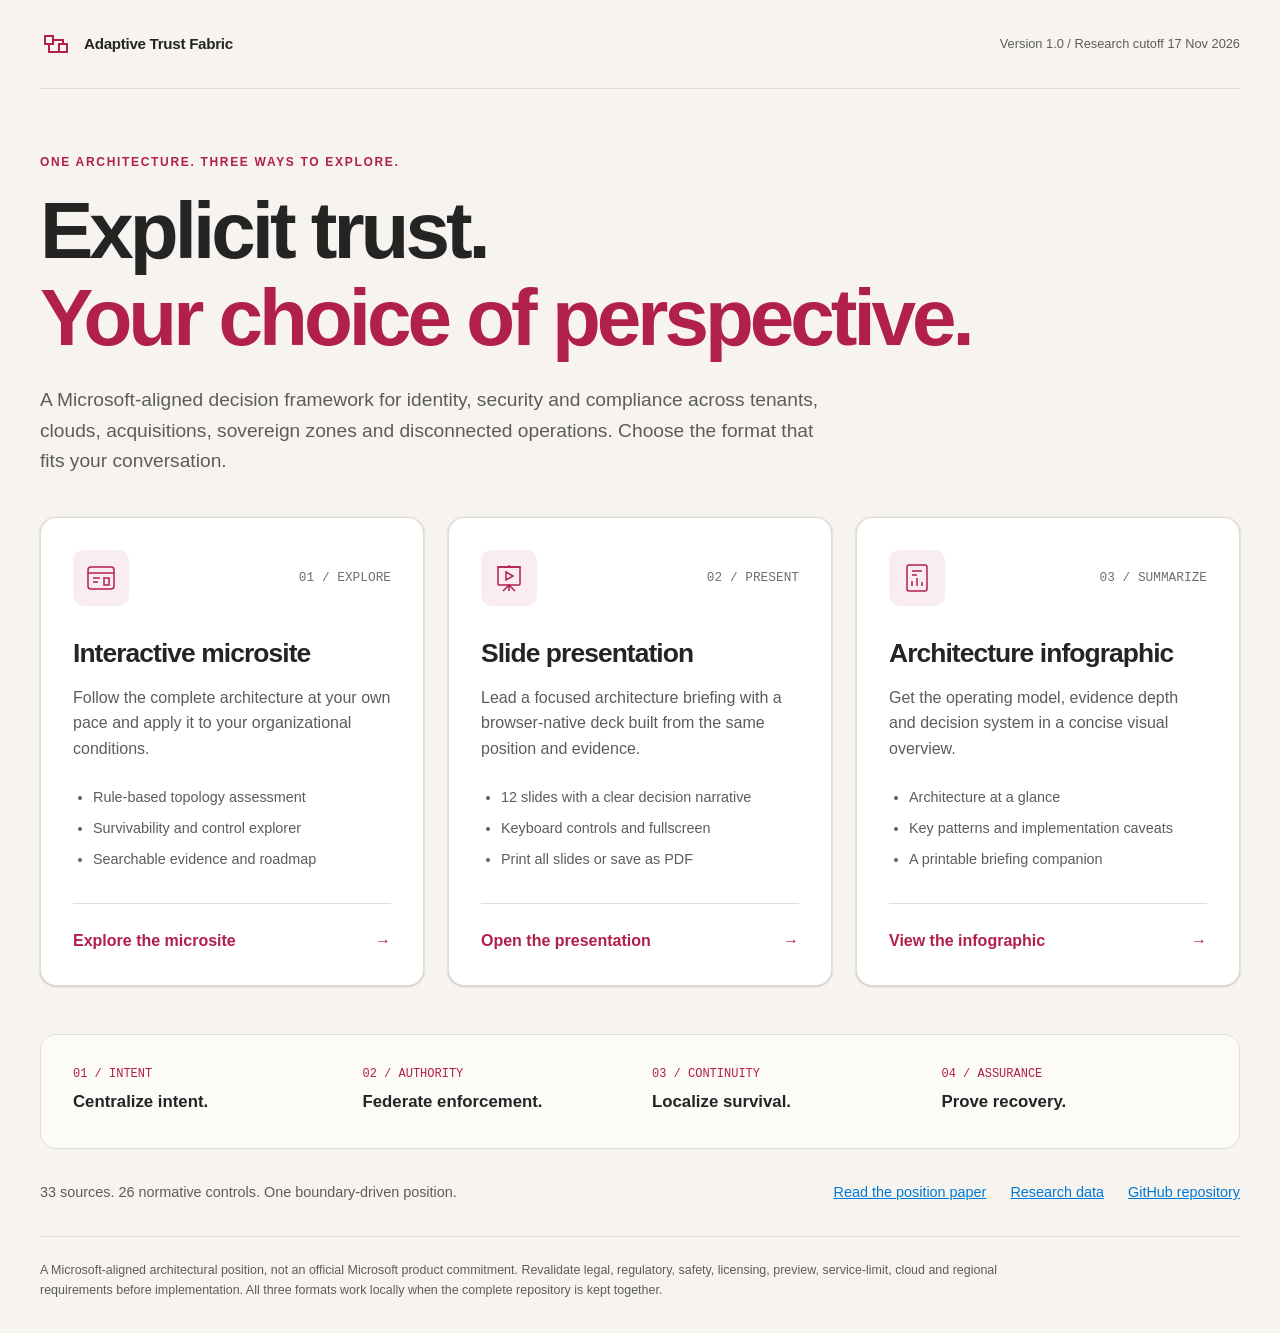
==== index.html @ 86e504ac "Publish Adaptive Trust Fabric on GitHub Pages Add a format-selection landing page, browser slide pre" ====
<!doctype html>
<html lang="en">
<head>
  <meta charset="utf-8">
  <meta name="viewport" content="width=device-width, initial-scale=1">
  <meta name="description" content="Explore Adaptive Trust Fabric as an interactive microsite, a slide presentation or an architecture infographic.">
  <title>Adaptive Trust Fabric | Choose your format</title>
  <script>
    (() => {
      const param = new URLSearchParams(window.location.search).get("clawpilotTheme");
      const theme =
        param || (window.matchMedia("(prefers-color-scheme: dark)").matches ? "dark" : "light");
      document.documentElement.setAttribute("data-theme", theme);
    })();
  </script>
  <style>
    :root {
      color-scheme: light;
      --cp-bg: #f7f4ef;
      --cp-bg-elevated: #fcfbf8;
      --cp-surface: #ffffff;
      --cp-surface-soft: #f5f5f5;
      --cp-border: #dedede;
      --cp-border-strong: #919191;
      --cp-text: #242424;
      --cp-text-muted: #5c5c5c;
      --cp-text-soft: #6f6f6f;
      --cp-accent: #b11f4b;
      --cp-accent-hover: #9a1a41;
      --cp-accent-soft: rgba(177, 31, 75, 0.08);
      --cp-accent-fg: #ffffff;
      --cp-success: #16a34a;
      --cp-danger: #dc2626;
      --cp-warning: #f59e0b;
      --cp-link: #0078d4;
      --cp-shadow: 0 18px 48px rgba(0, 0, 0, 0.12);
      --cp-overlay: rgba(255, 255, 255, 0.8);
      --cp-panel: rgba(255, 255, 255, 0.86);
      --cp-panel-strong: rgba(255, 255, 255, 0.96);
      --cp-sheen: rgba(255, 255, 255, 0.55);
      --cp-highlight: rgba(177, 31, 75, 0.12);
    }
    html[data-theme="dark"] {
      color-scheme: dark;
      --cp-bg: #3d3b3a;
      --cp-bg-elevated: #343231;
      --cp-surface: #292929;
      --cp-surface-soft: #2e2e2e;
      --cp-border: #474747;
      --cp-border-strong: #5f5f5f;
      --cp-text: #dedede;
      --cp-text-muted: #919191;
      --cp-text-soft: #b0b0b0;
      --cp-accent: #fd8ea1;
      --cp-accent-hover: #fb7b91;
      --cp-accent-soft: rgba(253, 142, 161, 0.14);
      --cp-accent-fg: #1a1a1a;
      --cp-success: #4ade80;
      --cp-danger: #f87171;
      --cp-warning: #fbbf24;
      --cp-link: #4da6ff;
      --cp-shadow: 0 18px 48px rgba(0, 0, 0, 0.32);
      --cp-overlay: rgba(41, 41, 41, 0.88);
      --cp-panel: rgba(41, 41, 41, 0.72);
      --cp-panel-strong: rgba(41, 41, 41, 0.96);
      --cp-sheen: rgba(255, 255, 255, 0.04);
      --cp-highlight: rgba(253, 142, 161, 0.12);
    }
    :root {
      --cp-card-shadow: 0 0 2px rgba(0, 0, 0, 0.12), 0 1px 2px rgba(0, 0, 0, 0.14);
    }
    * { box-sizing: border-box; }
    body { margin: 0; background: var(--cp-bg); color: var(--cp-text); font-family: "Segoe UI", Aptos, Calibri, -apple-system, BlinkMacSystemFont, sans-serif; line-height: 1.6; }
    a { color: var(--cp-link); }
    a:focus-visible { outline: 3px solid var(--cp-accent); outline-offset: 6px; }
    .shell { width: min(1200px, calc(100% - 64px)); margin-inline: auto; }
    .skip-link { position: absolute; top: -80px; left: 16px; padding: 12px 16px; background: var(--cp-surface); border: 1px solid var(--cp-accent); border-radius: .625rem; z-index: 1; }
    .skip-link:focus { top: 16px; }
    .site-header { padding-block: 28px; display: flex; justify-content: space-between; align-items: center; gap: 24px; border-bottom: 1px solid var(--cp-border); }
    .brand { display: flex; align-items: center; gap: 12px; font-size: .95rem; font-weight: 700; letter-spacing: -.02em; }
    .brand svg { color: var(--cp-accent); flex-shrink: 0; }
    .header-meta { color: var(--cp-text-muted); font-size: .8rem; }
    .hero { padding-block: 64px 40px; }
    .eyebrow { margin: 0 0 16px; color: var(--cp-accent); font-size: .75rem; font-weight: 700; letter-spacing: .14em; text-transform: uppercase; }
    h1 { max-width: 1000px; margin: 0; font-size: clamp(2.5rem, 6.5vw, 5rem); font-weight: 700; line-height: 1.08; letter-spacing: -.05em; text-wrap: balance; }
    h1 span { color: var(--cp-accent); }
    .intro { max-width: 780px; margin: 24px 0 0; color: var(--cp-text-muted); font-size: clamp(1rem, 1.8vw, 1.2rem); }
    .format-grid { display: grid; grid-template-columns: repeat(3, minmax(0, 1fr)); gap: 24px; padding-bottom: 48px; }
    .format-card { display: flex; flex-direction: column; padding: 32px; border: 1px solid var(--cp-border); border-radius: 16px; background: var(--cp-surface); color: var(--cp-text); box-shadow: var(--cp-card-shadow); text-decoration: none; transition: border-color .15s ease, transform .15s ease; }
    .format-card:hover { border-color: var(--cp-accent); transform: translateY(-4px); }
    .card-top { display: flex; align-items: center; justify-content: space-between; gap: 16px; margin-bottom: 32px; }
    .format-icon { display: grid; place-items: center; width: 56px; height: 56px; border-radius: .625rem; background: var(--cp-accent-soft); color: var(--cp-accent); }
    .format-number { font-family: Consolas, "Courier New", Courier, monospace; color: var(--cp-text-soft); font-size: .8rem; }
    .format-card h2 { margin: 0 0 16px; font-size: 1.65rem; line-height: 1.16; letter-spacing: -.035em; }
    .format-card p { margin: 0; color: var(--cp-text-muted); }
    .format-card ul { margin: 24px 0 32px; padding-left: 20px; color: var(--cp-text-muted); font-size: .9rem; }
    .format-card li + li { margin-top: 8px; }
    .card-action { display: flex; align-items: center; justify-content: space-between; gap: 16px; margin-top: auto; padding-top: 24px; border-top: 1px solid var(--cp-border); color: var(--cp-accent); font-weight: 700; }
    .principles { display: grid; grid-template-columns: repeat(4, minmax(0, 1fr)); gap: 24px; padding: 32px; border: 1px solid var(--cp-border); border-radius: 16px; background: var(--cp-bg-elevated); }
    .principles p { margin: 0; font-size: 1.05rem; font-weight: 650; }
    .principles span { display: block; margin-bottom: 8px; color: var(--cp-accent); font: .75rem Consolas, "Courier New", Courier, monospace; }
    .supporting { display: flex; align-items: center; justify-content: space-between; gap: 24px; padding-block: 32px; }
    .supporting p { margin: 0; color: var(--cp-text-muted); font-size: .9rem; }
    .supporting-links { display: flex; flex-wrap: wrap; gap: 12px 24px; font-size: .9rem; }
    .site-footer { padding-block: 24px 32px; border-top: 1px solid var(--cp-border); color: var(--cp-text-muted); font-size: .78rem; }
    .site-footer p { max-width: 1000px; margin: 0; }
    @media (max-width: 1000px) {
      .format-grid { gap: 16px; }
      .format-card { padding: 24px; }
      .format-card h2 { font-size: 1.4rem; }
    }
    @media (max-width: 760px) {
      .shell { width: calc(100% - 32px); }
      .site-header { flex-wrap: wrap; gap: 12px; padding-block: 20px; }
      .hero { padding-block: 40px 32px; }
      .format-grid { grid-template-columns: 1fr; gap: 20px; padding-bottom: 32px; }
      .card-top { margin-bottom: 24px; }
      .format-card h2 { font-size: 1.65rem; }
      .principles { grid-template-columns: repeat(2, minmax(0, 1fr)); padding: 24px; }
      .supporting { align-items: flex-start; flex-direction: column; }
    }
    @media (prefers-reduced-motion: reduce) {
      .format-card { transition: none; }
      .format-card:hover { transform: none; }
    }
  </style>
</head>
<body>
  <a class="skip-link" href="#formats">Skip to viewing options</a>
  <header class="site-header shell">
    <div class="brand">
      <svg width="32" height="32" viewBox="0 0 32 32" fill="none" stroke="currentColor" stroke-width="2" aria-hidden="true">
        <path d="M5 8h8v8H5zM19 16h8v8h-8zM13 12h10v4M9 16v8h10"/>
      </svg>
      Adaptive Trust Fabric
    </div>
    <span class="header-meta">Version 1.0 / Research cutoff 17 Nov 2026</span>
  </header>

  <main class="shell">
    <section class="hero" aria-labelledby="page-title">
      <p class="eyebrow">One architecture. Three ways to explore.</p>
      <h1 id="page-title">Explicit trust.<br><span>Your choice of perspective.</span></h1>
      <p class="intro">A Microsoft-aligned decision framework for identity, security and compliance across tenants, clouds, acquisitions, sovereign zones and disconnected operations. Choose the format that fits your conversation.</p>
    </section>

    <section class="format-grid" id="formats" aria-label="Choose a viewing format">
      <a class="format-card" href="adaptive-trust-fabric-microsite/index.html" aria-labelledby="microsite-title">
        <div class="card-top">
          <span class="format-icon">
            <svg width="32" height="32" viewBox="0 0 32 32" fill="none" stroke="currentColor" stroke-width="1.5" aria-hidden="true">
              <rect x="3" y="5" width="26" height="22" rx="3"/><path d="M3 11h26M9 8h.1M6 8h.1M8 16h7M8 20h5M19 16h5v7h-5z"/>
            </svg>
          </span>
          <span class="format-number">01 / EXPLORE</span>
        </div>
        <h2 id="microsite-title">Interactive microsite</h2>
        <p>Follow the complete architecture at your own pace and apply it to your organizational conditions.</p>
        <ul>
          <li>Rule-based topology assessment</li>
          <li>Survivability and control explorer</li>
          <li>Searchable evidence and roadmap</li>
        </ul>
        <span class="card-action">Explore the microsite <span aria-hidden="true">&rarr;</span></span>
      </a>

      <a class="format-card" href="adaptive-trust-fabric-microsite/presentation.html" aria-labelledby="presentation-title">
        <div class="card-top">
          <span class="format-icon">
            <svg width="32" height="32" viewBox="0 0 32 32" fill="none" stroke="currentColor" stroke-width="1.5" aria-hidden="true">
              <path d="M4 5h24M16 3v2M16 23v6M10 29l6-6 6 6"/><rect x="5" y="5" width="22" height="18" rx="1"/><path d="m13 10 7 4-7 4z"/>
            </svg>
          </span>
          <span class="format-number">02 / PRESENT</span>
        </div>
        <h2 id="presentation-title">Slide presentation</h2>
        <p>Lead a focused architecture briefing with a browser-native deck built from the same position and evidence.</p>
        <ul>
          <li>12 slides with a clear decision narrative</li>
          <li>Keyboard controls and fullscreen</li>
          <li>Print all slides or save as PDF</li>
        </ul>
        <span class="card-action">Open the presentation <span aria-hidden="true">&rarr;</span></span>
      </a>

      <a class="format-card" href="adaptive-trust-fabric-infographic.html" aria-labelledby="infographic-title">
        <div class="card-top">
          <span class="format-icon">
            <svg width="32" height="32" viewBox="0 0 32 32" fill="none" stroke="currentColor" stroke-width="1.5" aria-hidden="true">
              <rect x="6" y="3" width="20" height="26" rx="2"/><path d="M11 9h10M11 13h5M11 24v-5M16 24v-8M21 24v-4"/>
            </svg>
          </span>
          <span class="format-number">03 / SUMMARIZE</span>
        </div>
        <h2 id="infographic-title">Architecture infographic</h2>
        <p>Get the operating model, evidence depth and decision system in a concise visual overview.</p>
        <ul>
          <li>Architecture at a glance</li>
          <li>Key patterns and implementation caveats</li>
          <li>A printable briefing companion</li>
        </ul>
        <span class="card-action">View the infographic <span aria-hidden="true">&rarr;</span></span>
      </a>
    </section>

    <section class="principles" aria-label="Governing principles">
      <p><span>01 / INTENT</span>Centralize intent.</p>
      <p><span>02 / AUTHORITY</span>Federate enforcement.</p>
      <p><span>03 / CONTINUITY</span>Localize survival.</p>
      <p><span>04 / ASSURANCE</span>Prove recovery.</p>
    </section>

    <section class="supporting" aria-label="Supporting material">
      <p>33 sources. 26 normative controls. One boundary-driven position.</p>
      <div class="supporting-links">
        <a href="position-paper/Adaptive-Trust-Fabric-Position-Paper.pdf">Read the position paper</a>
        <a href="adaptive-trust-fabric-microsite/data/research.json">Research data</a>
        <a href="https://github.com/chadhage/adaptive-trust-fabric">GitHub repository</a>
      </div>
    </section>
  </main>

  <footer class="site-footer shell">
    <p>A Microsoft-aligned architectural position, not an official Microsoft product commitment. Revalidate legal, regulatory, safety, licensing, preview, service-limit, cloud and regional requirements before implementation. All three formats work locally when the complete repository is kept together.</p>
  </footer>
</body>
</html>
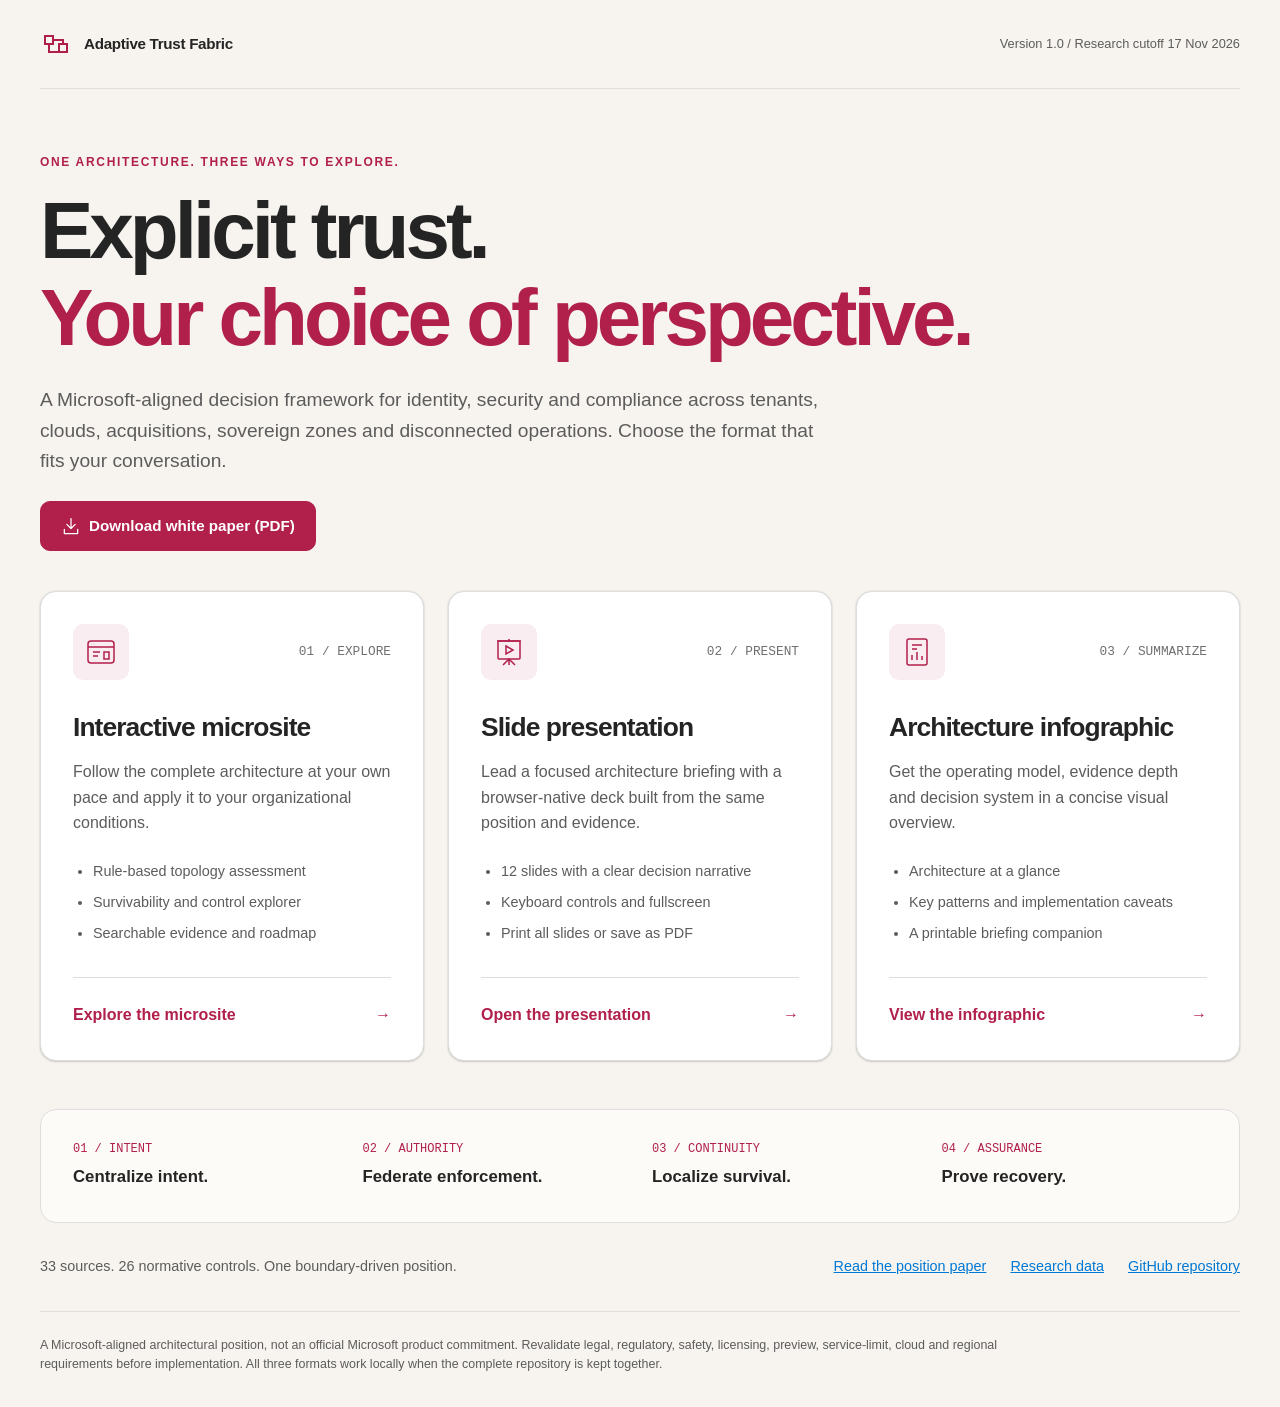
==== commit 2af4d9bb: "Add white paper download to landing page Co-authored-by: Copilot <223556219+Copilot@users.noreply.gi" ====
--- a/index.html
+++ b/index.html
@@ -85,6 +85,9 @@
     h1 { max-width: 1000px; margin: 0; font-size: clamp(2.5rem, 6.5vw, 5rem); font-weight: 700; line-height: 1.08; letter-spacing: -.05em; text-wrap: balance; }
     h1 span { color: var(--cp-accent); }
     .intro { max-width: 780px; margin: 24px 0 0; color: var(--cp-text-muted); font-size: clamp(1rem, 1.8vw, 1.2rem); }
+    .download-button { display: inline-flex; align-items: center; gap: 8px; max-width: 100%; min-height: 48px; margin-top: 24px; padding: 12px 20px; border: 1px solid var(--cp-accent); border-radius: .625rem; background: var(--cp-accent); color: var(--cp-accent-fg); font-size: .95rem; font-weight: 700; text-decoration: none; }
+    .download-button:hover { border-color: var(--cp-accent-hover); background: var(--cp-accent-hover); }
+    .download-button svg { flex-shrink: 0; }
     .format-grid { display: grid; grid-template-columns: repeat(3, minmax(0, 1fr)); gap: 24px; padding-bottom: 48px; }
     .format-card { display: flex; flex-direction: column; padding: 32px; border: 1px solid var(--cp-border); border-radius: 16px; background: var(--cp-surface); color: var(--cp-text); box-shadow: var(--cp-card-shadow); text-decoration: none; transition: border-color .15s ease, transform .15s ease; }
     .format-card:hover { border-color: var(--cp-accent); transform: translateY(-4px); }
@@ -142,6 +145,12 @@
       <p class="eyebrow">One architecture. Three ways to explore.</p>
       <h1 id="page-title">Explicit trust.<br><span>Your choice of perspective.</span></h1>
       <p class="intro">A Microsoft-aligned decision framework for identity, security and compliance across tenants, clouds, acquisitions, sovereign zones and disconnected operations. Choose the format that fits your conversation.</p>
+      <a class="download-button" href="position-paper/Adaptive-Trust-Fabric-Position-Paper.pdf" download="Adaptive-Trust-Fabric-Position-Paper.pdf">
+        <svg width="20" height="20" viewBox="0 0 24 24" fill="none" stroke="currentColor" stroke-width="1.5" stroke-linecap="round" stroke-linejoin="round" aria-hidden="true">
+          <path d="M12 3v12m-5-5 5 5 5-5M4 16v5h16v-5"/>
+        </svg>
+        Download white paper (PDF)
+      </a>
     </section>
 
     <section class="format-grid" id="formats" aria-label="Choose a viewing format">
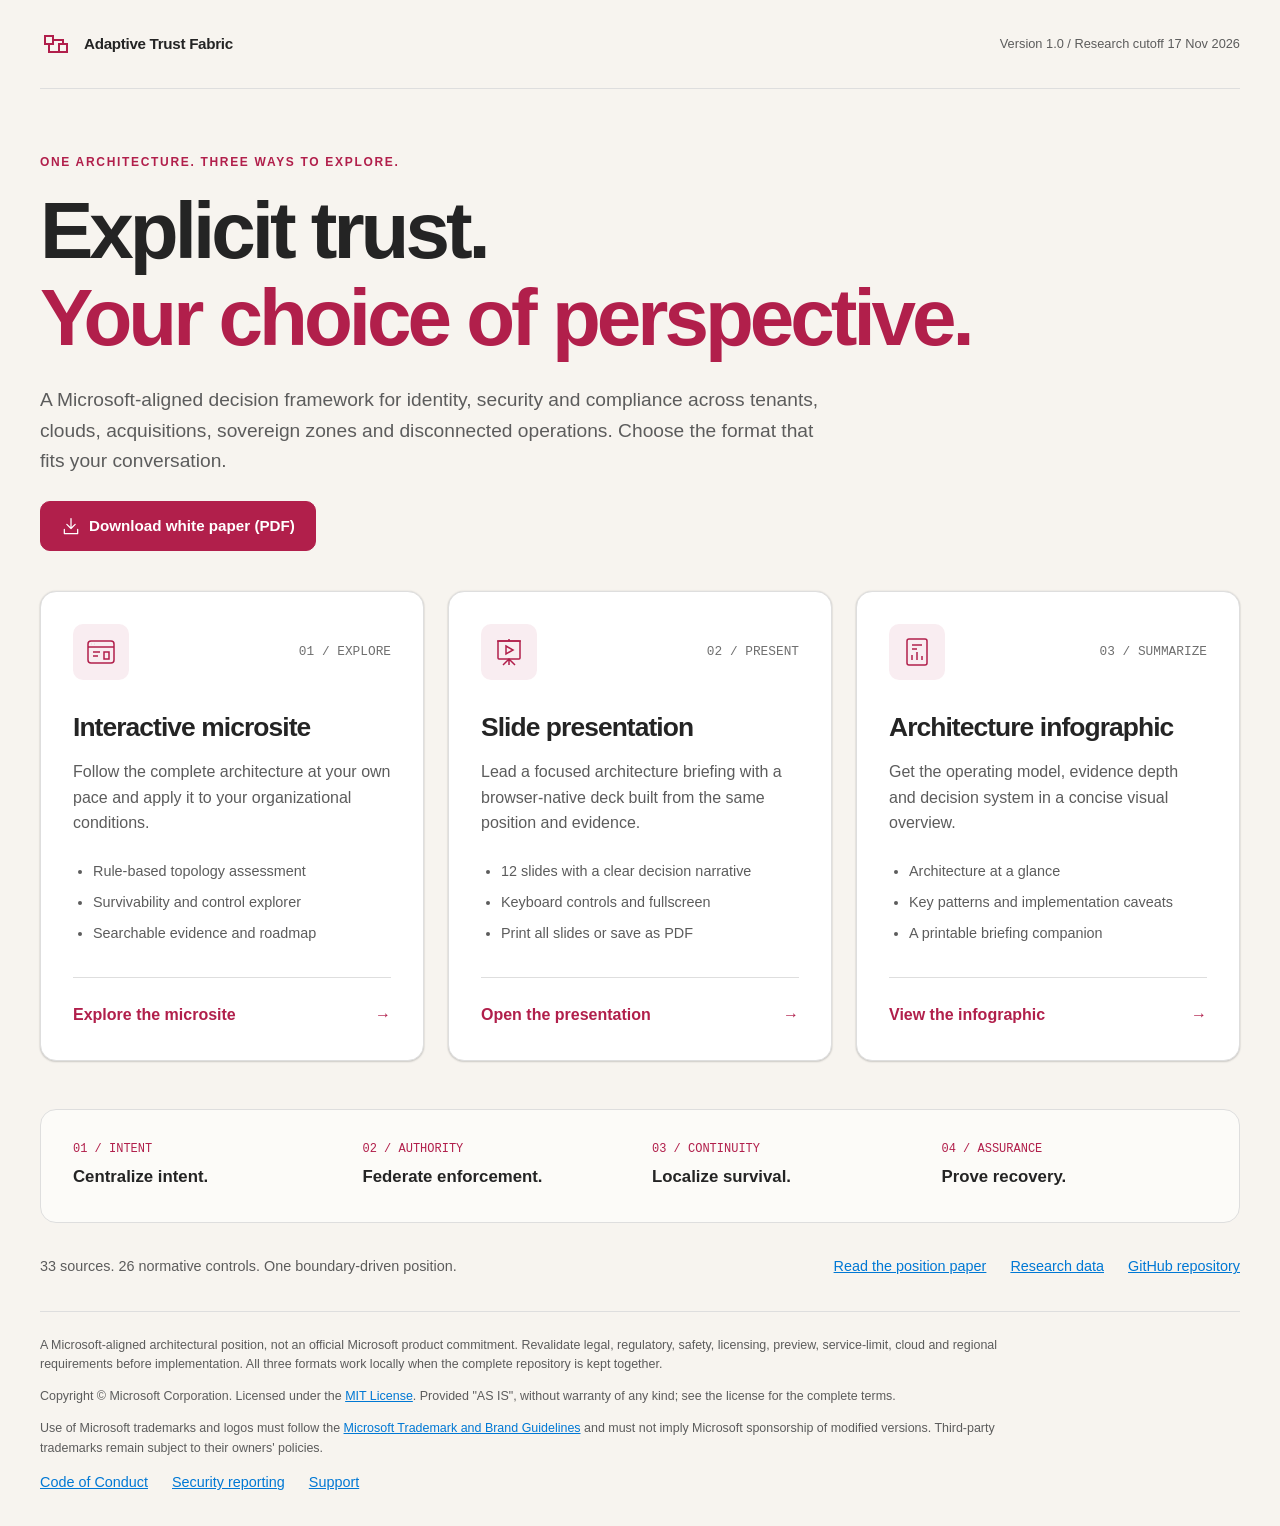
==== commit 4da68447: "Add Microsoft open-source license and notices Add the MIT license, Microsoft Code of Conduct and sec" ====
--- a/index.html
+++ b/index.html
@@ -107,6 +107,7 @@
     .supporting-links { display: flex; flex-wrap: wrap; gap: 12px 24px; font-size: .9rem; }
     .site-footer { padding-block: 24px 32px; border-top: 1px solid var(--cp-border); color: var(--cp-text-muted); font-size: .78rem; }
     .site-footer p { max-width: 1000px; margin: 0; }
+    .site-footer p + p { margin-top: 12px; }
     @media (max-width: 1000px) {
       .format-grid { gap: 16px; }
       .format-card { padding: 24px; }
@@ -231,6 +232,13 @@
 
   <footer class="site-footer shell">
     <p>A Microsoft-aligned architectural position, not an official Microsoft product commitment. Revalidate legal, regulatory, safety, licensing, preview, service-limit, cloud and regional requirements before implementation. All three formats work locally when the complete repository is kept together.</p>
+    <p>Copyright &copy; Microsoft Corporation. Licensed under the <a href="LICENSE">MIT License</a>. Provided "AS IS", without warranty of any kind; see the license for the complete terms.</p>
+    <p>Use of Microsoft trademarks and logos must follow the <a href="https://www.microsoft.com/en-us/legal/intellectualproperty/trademarks">Microsoft Trademark and Brand Guidelines</a> and must not imply Microsoft sponsorship of modified versions. Third-party trademarks remain subject to their owners' policies.</p>
+    <p class="supporting-links">
+      <a href="https://github.com/chadhage/adaptive-trust-fabric/blob/main/CODE_OF_CONDUCT.md">Code of Conduct</a>
+      <a href="https://github.com/chadhage/adaptive-trust-fabric/blob/main/SECURITY.md">Security reporting</a>
+      <a href="https://github.com/chadhage/adaptive-trust-fabric/blob/main/SUPPORT.md">Support</a>
+    </p>
   </footer>
 </body>
 </html>
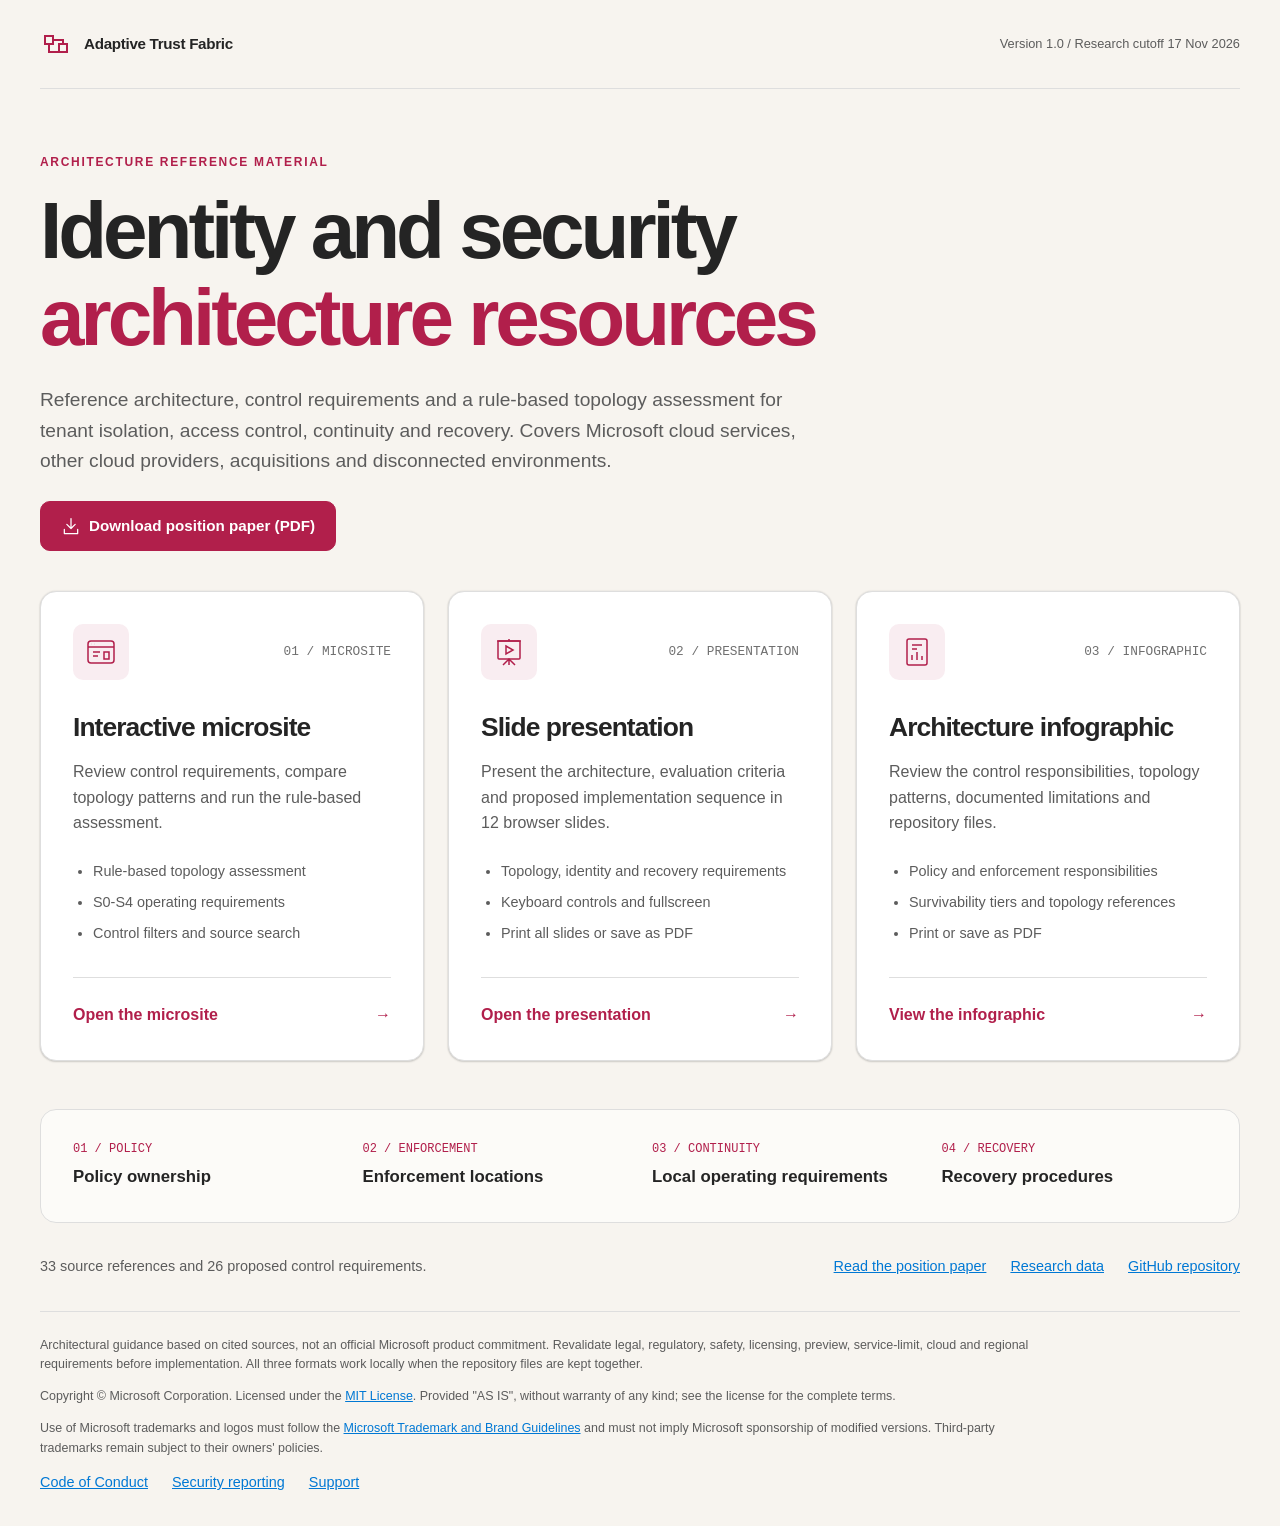
==== commit d0807d30: "Revise repository content to use engineering terminology Replace promotional wording and unsupported" ====
--- a/index.html
+++ b/index.html
@@ -3,7 +3,7 @@
 <head>
   <meta charset="utf-8">
   <meta name="viewport" content="width=device-width, initial-scale=1">
-  <meta name="description" content="Explore Adaptive Trust Fabric as an interactive microsite, a slide presentation or an architecture infographic.">
+  <meta name="description" content="Reference architecture, requirements and topology assessment for enterprise identity, security and recovery. Available as a microsite, presentation, infographic and PDF.">
   <title>Adaptive Trust Fabric | Choose your format</title>
   <script>
     (() => {
@@ -143,14 +143,14 @@
 
   <main class="shell">
     <section class="hero" aria-labelledby="page-title">
-      <p class="eyebrow">One architecture. Three ways to explore.</p>
-      <h1 id="page-title">Explicit trust.<br><span>Your choice of perspective.</span></h1>
-      <p class="intro">A Microsoft-aligned decision framework for identity, security and compliance across tenants, clouds, acquisitions, sovereign zones and disconnected operations. Choose the format that fits your conversation.</p>
+      <p class="eyebrow">Architecture reference material</p>
+      <h1 id="page-title">Identity and security<br><span>architecture resources</span></h1>
+      <p class="intro">Reference architecture, control requirements and a rule-based topology assessment for tenant isolation, access control, continuity and recovery. Covers Microsoft cloud services, other cloud providers, acquisitions and disconnected environments.</p>
       <a class="download-button" href="position-paper/Adaptive-Trust-Fabric-Position-Paper.pdf" download="Adaptive-Trust-Fabric-Position-Paper.pdf">
         <svg width="20" height="20" viewBox="0 0 24 24" fill="none" stroke="currentColor" stroke-width="1.5" stroke-linecap="round" stroke-linejoin="round" aria-hidden="true">
           <path d="M12 3v12m-5-5 5 5 5-5M4 16v5h16v-5"/>
         </svg>
-        Download white paper (PDF)
+        Download position paper (PDF)
       </a>
     </section>
 
@@ -162,16 +162,16 @@
               <rect x="3" y="5" width="26" height="22" rx="3"/><path d="M3 11h26M9 8h.1M6 8h.1M8 16h7M8 20h5M19 16h5v7h-5z"/>
             </svg>
           </span>
-          <span class="format-number">01 / EXPLORE</span>
+          <span class="format-number">01 / MICROSITE</span>
         </div>
         <h2 id="microsite-title">Interactive microsite</h2>
-        <p>Follow the complete architecture at your own pace and apply it to your organizational conditions.</p>
+        <p>Review control requirements, compare topology patterns and run the rule-based assessment.</p>
         <ul>
           <li>Rule-based topology assessment</li>
-          <li>Survivability and control explorer</li>
-          <li>Searchable evidence and roadmap</li>
+          <li>S0-S4 operating requirements</li>
+          <li>Control filters and source search</li>
         </ul>
-        <span class="card-action">Explore the microsite <span aria-hidden="true">&rarr;</span></span>
+        <span class="card-action">Open the microsite <span aria-hidden="true">&rarr;</span></span>
       </a>
 
       <a class="format-card" href="adaptive-trust-fabric-microsite/presentation.html" aria-labelledby="presentation-title">
@@ -181,12 +181,12 @@
               <path d="M4 5h24M16 3v2M16 23v6M10 29l6-6 6 6"/><rect x="5" y="5" width="22" height="18" rx="1"/><path d="m13 10 7 4-7 4z"/>
             </svg>
           </span>
-          <span class="format-number">02 / PRESENT</span>
+          <span class="format-number">02 / PRESENTATION</span>
         </div>
         <h2 id="presentation-title">Slide presentation</h2>
-        <p>Lead a focused architecture briefing with a browser-native deck built from the same position and evidence.</p>
+        <p>Present the architecture, evaluation criteria and proposed implementation sequence in 12 browser slides.</p>
         <ul>
-          <li>12 slides with a clear decision narrative</li>
+          <li>Topology, identity and recovery requirements</li>
           <li>Keyboard controls and fullscreen</li>
           <li>Print all slides or save as PDF</li>
         </ul>
@@ -200,28 +200,28 @@
               <rect x="6" y="3" width="20" height="26" rx="2"/><path d="M11 9h10M11 13h5M11 24v-5M16 24v-8M21 24v-4"/>
             </svg>
           </span>
-          <span class="format-number">03 / SUMMARIZE</span>
+          <span class="format-number">03 / INFOGRAPHIC</span>
         </div>
         <h2 id="infographic-title">Architecture infographic</h2>
-        <p>Get the operating model, evidence depth and decision system in a concise visual overview.</p>
+        <p>Review the control responsibilities, topology patterns, documented limitations and repository files.</p>
         <ul>
-          <li>Architecture at a glance</li>
-          <li>Key patterns and implementation caveats</li>
-          <li>A printable briefing companion</li>
+          <li>Policy and enforcement responsibilities</li>
+          <li>Survivability tiers and topology references</li>
+          <li>Print or save as PDF</li>
         </ul>
         <span class="card-action">View the infographic <span aria-hidden="true">&rarr;</span></span>
       </a>
     </section>
 
-    <section class="principles" aria-label="Governing principles">
-      <p><span>01 / INTENT</span>Centralize intent.</p>
-      <p><span>02 / AUTHORITY</span>Federate enforcement.</p>
-      <p><span>03 / CONTINUITY</span>Localize survival.</p>
-      <p><span>04 / ASSURANCE</span>Prove recovery.</p>
+    <section class="principles" aria-label="Architecture concerns">
+      <p><span>01 / POLICY</span>Policy ownership</p>
+      <p><span>02 / ENFORCEMENT</span>Enforcement locations</p>
+      <p><span>03 / CONTINUITY</span>Local operating requirements</p>
+      <p><span>04 / RECOVERY</span>Recovery procedures</p>
     </section>
 
     <section class="supporting" aria-label="Supporting material">
-      <p>33 sources. 26 normative controls. One boundary-driven position.</p>
+      <p>33 source references and 26 proposed control requirements.</p>
       <div class="supporting-links">
         <a href="position-paper/Adaptive-Trust-Fabric-Position-Paper.pdf">Read the position paper</a>
         <a href="adaptive-trust-fabric-microsite/data/research.json">Research data</a>
@@ -231,7 +231,7 @@
   </main>
 
   <footer class="site-footer shell">
-    <p>A Microsoft-aligned architectural position, not an official Microsoft product commitment. Revalidate legal, regulatory, safety, licensing, preview, service-limit, cloud and regional requirements before implementation. All three formats work locally when the complete repository is kept together.</p>
+    <p>Architectural guidance based on cited sources, not an official Microsoft product commitment. Revalidate legal, regulatory, safety, licensing, preview, service-limit, cloud and regional requirements before implementation. All three formats work locally when the repository files are kept together.</p>
     <p>Copyright &copy; Microsoft Corporation. Licensed under the <a href="LICENSE">MIT License</a>. Provided "AS IS", without warranty of any kind; see the license for the complete terms.</p>
     <p>Use of Microsoft trademarks and logos must follow the <a href="https://www.microsoft.com/en-us/legal/intellectualproperty/trademarks">Microsoft Trademark and Brand Guidelines</a> and must not imply Microsoft sponsorship of modified versions. Third-party trademarks remain subject to their owners' policies.</p>
     <p class="supporting-links">
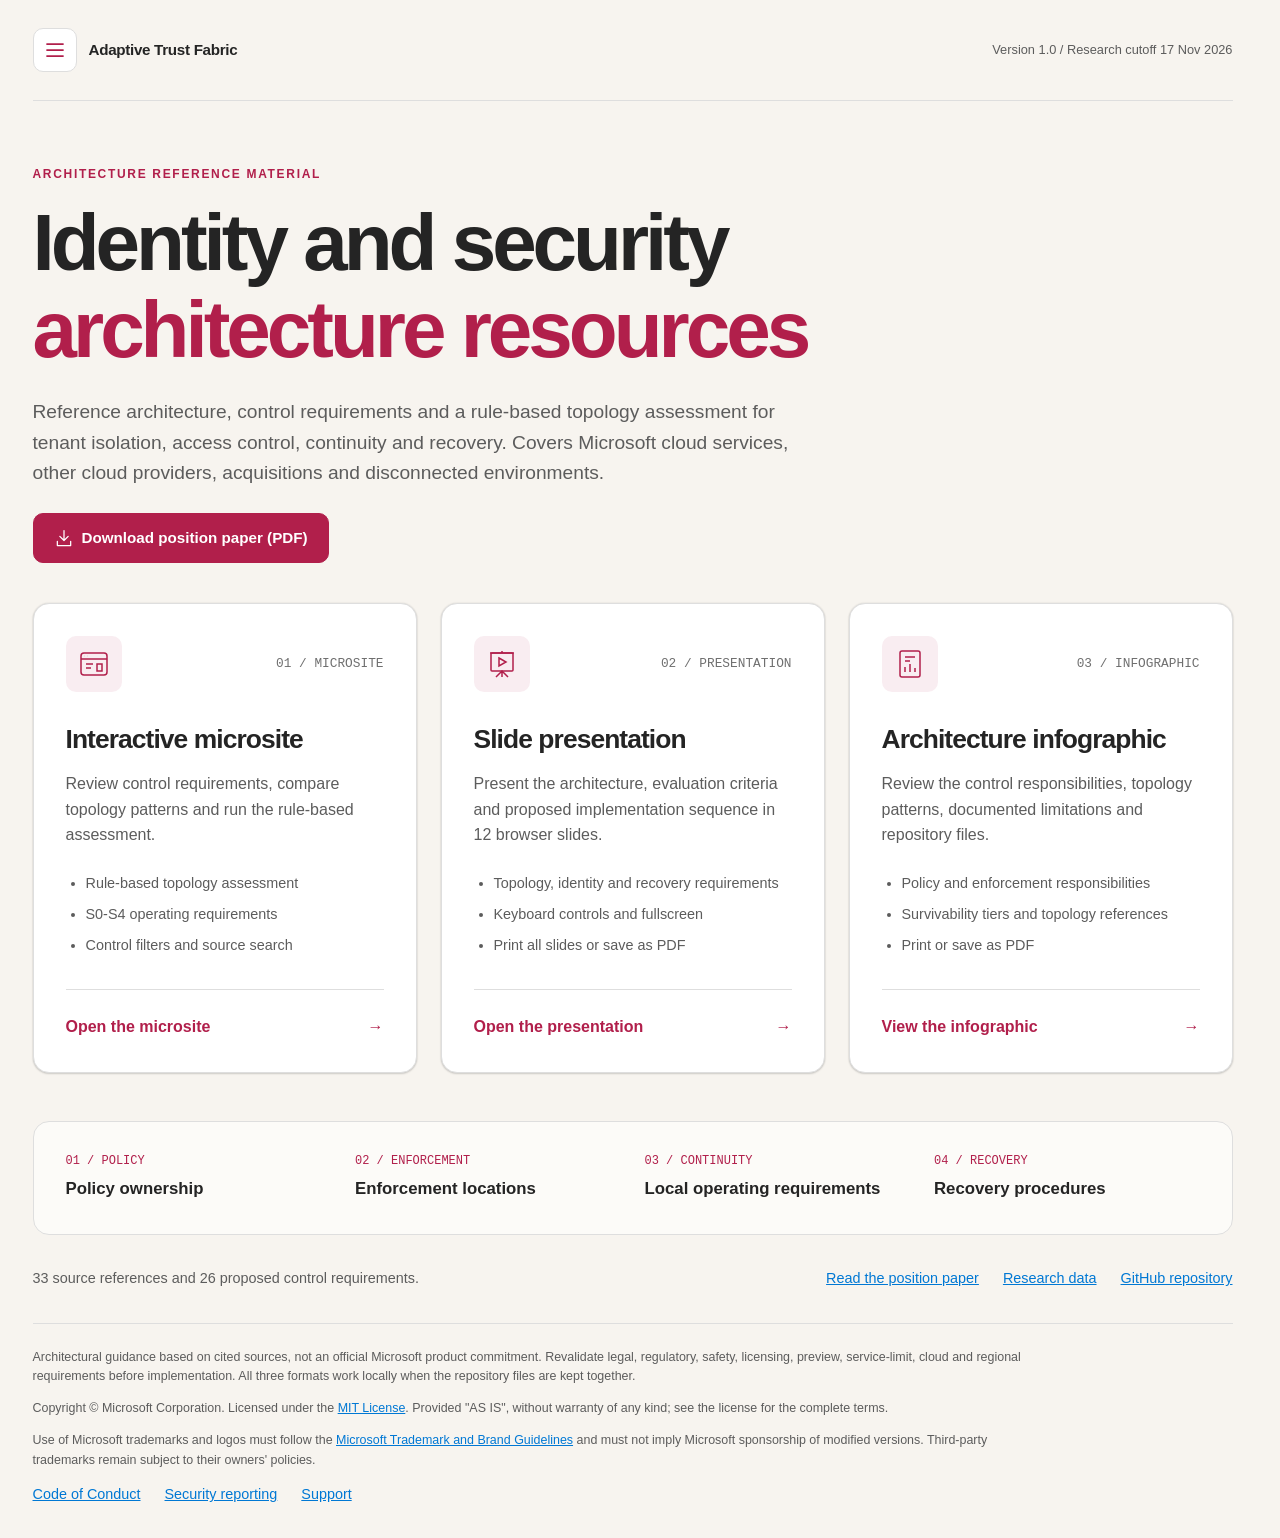
==== commit 8ecdbff6: "Add navigation drawer and theme controls Replace the landing-page logo with a modal navigation drawe" ====
--- a/index.html
+++ b/index.html
@@ -13,6 +13,7 @@
       document.documentElement.setAttribute("data-theme", theme);
     })();
   </script>
+  <script src="adaptive-trust-fabric-microsite/assets/site.js"></script>
   <style>
     :root {
       color-scheme: light;
@@ -70,15 +71,34 @@
       --cp-card-shadow: 0 0 2px rgba(0, 0, 0, 0.12), 0 1px 2px rgba(0, 0, 0, 0.14);
     }
     * { box-sizing: border-box; }
+    [hidden] { display: none !important; }
+    html { scrollbar-gutter: stable; }
     body { margin: 0; background: var(--cp-bg); color: var(--cp-text); font-family: "Segoe UI", Aptos, Calibri, -apple-system, BlinkMacSystemFont, sans-serif; line-height: 1.6; }
+    body.drawer-open { overflow: hidden; }
     a { color: var(--cp-link); }
-    a:focus-visible { outline: 3px solid var(--cp-accent); outline-offset: 6px; }
+    a:focus-visible, button:focus-visible { outline: 3px solid var(--cp-accent); outline-offset: 4px; }
     .shell { width: min(1200px, calc(100% - 64px)); margin-inline: auto; }
     .skip-link { position: absolute; top: -80px; left: 16px; padding: 12px 16px; background: var(--cp-surface); border: 1px solid var(--cp-accent); border-radius: .625rem; z-index: 1; }
     .skip-link:focus { top: 16px; }
     .site-header { padding-block: 28px; display: flex; justify-content: space-between; align-items: center; gap: 24px; border-bottom: 1px solid var(--cp-border); }
     .brand { display: flex; align-items: center; gap: 12px; font-size: .95rem; font-weight: 700; letter-spacing: -.02em; }
     .brand svg { color: var(--cp-accent); flex-shrink: 0; }
+    .icon-button { display: inline-grid; place-items: center; flex-shrink: 0; width: 44px; height: 44px; padding: 8px; border: 1px solid var(--cp-border); border-radius: .625rem; background: var(--cp-surface); color: var(--cp-text); cursor: pointer; }
+    .icon-button:hover { border-color: var(--cp-accent); color: var(--cp-accent); }
+    .site-drawer { position: fixed; inset: 0 auto 0 0; margin: 0; width: min(360px, calc(100vw - 24px)); max-width: none; height: 100dvh; max-height: 100dvh; padding: 0; overflow-y: auto; overscroll-behavior: contain; border: 0; border-right: 1px solid var(--cp-border); background: var(--cp-surface); color: var(--cp-text); }
+    .site-drawer::backdrop { background: var(--cp-overlay); }
+    .drawer-header { position: sticky; top: 0; z-index: 1; display: flex; align-items: center; justify-content: space-between; gap: 16px; padding: 16px 20px; border-bottom: 1px solid var(--cp-border); background: var(--cp-surface); }
+    .drawer-header h2 { margin: 0; font-size: 1.25rem; }
+    .drawer-body { padding: 4px 16px 24px; }
+    .drawer-section + .drawer-section { margin-top: 20px; }
+    .drawer-section h3 { margin: 20px 12px 8px; color: var(--cp-text-muted); font-size: .75rem; font-weight: 700; letter-spacing: .1em; text-transform: uppercase; }
+    .drawer-links { display: grid; gap: 4px; }
+    .drawer-item { display: flex; align-items: center; justify-content: space-between; gap: 12px; width: 100%; min-height: 44px; padding: 10px 12px; border: 0; border-radius: .625rem; background: var(--cp-surface); color: var(--cp-text); font: inherit; font-size: .9rem; line-height: 1.5; text-align: left; text-decoration: none; cursor: pointer; }
+    .drawer-item:hover, .drawer-item[aria-current="page"] { background: var(--cp-accent-soft); color: var(--cp-accent); }
+    .drawer-item:disabled { color: var(--cp-text-muted); cursor: not-allowed; }
+    .drawer-item:disabled:hover { background: var(--cp-surface); color: var(--cp-text-muted); }
+    .theme-state { color: var(--cp-accent); font: .8rem Consolas, "Courier New", Courier, monospace; }
+    .theme-status, .theme-note { margin: 8px 12px; color: var(--cp-text-soft); font-size: .8rem; }
     .header-meta { color: var(--cp-text-muted); font-size: .8rem; }
     .hero { padding-block: 64px 40px; }
     .eyebrow { margin: 0 0 16px; color: var(--cp-accent); font-size: .75rem; font-weight: 700; letter-spacing: .14em; text-transform: uppercase; }
@@ -133,13 +153,69 @@
   <a class="skip-link" href="#formats">Skip to viewing options</a>
   <header class="site-header shell">
     <div class="brand">
-      <svg width="32" height="32" viewBox="0 0 32 32" fill="none" stroke="currentColor" stroke-width="2" aria-hidden="true">
-        <path d="M5 8h8v8H5zM19 16h8v8h-8zM13 12h10v4M9 16v8h10"/>
-      </svg>
-      Adaptive Trust Fabric
+      <button class="icon-button" id="menu-toggle" type="button" aria-label="Open navigation menu" aria-controls="site-menu" aria-expanded="false" aria-haspopup="dialog" hidden>
+        <svg width="24" height="24" viewBox="0 0 24 24" fill="none" stroke="currentColor" stroke-width="1.75" stroke-linecap="round" aria-hidden="true">
+          <path d="M4 6h16M4 12h16M4 18h16"/>
+        </svg>
+      </button>
+      <span>Adaptive Trust Fabric</span>
     </div>
     <span class="header-meta">Version 1.0 / Research cutoff 17 Nov 2026</span>
   </header>
+
+  <dialog class="site-drawer" id="site-menu" aria-labelledby="menu-title">
+    <div class="drawer-header">
+      <h2 id="menu-title">Navigation</h2>
+      <button class="icon-button" id="menu-close" type="button" aria-label="Close navigation" autofocus>
+        <svg width="24" height="24" viewBox="0 0 24 24" fill="none" stroke="currentColor" stroke-width="1.75" stroke-linecap="round" aria-hidden="true">
+          <path d="m6 6 12 12M18 6 6 18"/>
+        </svg>
+      </button>
+    </div>
+    <div class="drawer-body">
+      <section class="drawer-section" aria-labelledby="appearance-title">
+        <h3 id="appearance-title">Appearance</h3>
+        <div class="drawer-links">
+          <button class="drawer-item" type="button" role="switch" aria-checked="false" data-theme-toggle disabled>
+            Dark theme <span class="theme-state" data-theme-state aria-hidden="true">Off</span>
+          </button>
+          <button class="drawer-item" type="button" data-theme-system disabled>Use system setting</button>
+        </div>
+        <p class="theme-status" data-theme-status role="status" aria-live="polite">Theme controls require JavaScript.</p>
+        <p class="theme-note">The theme setting applies to the landing page and presentation.</p>
+      </section>
+      <nav aria-label="Site navigation">
+        <section class="drawer-section" aria-labelledby="views-title">
+          <h3 id="views-title">Views</h3>
+          <div class="drawer-links">
+            <a class="drawer-item" href="index.html" aria-current="page">All formats</a>
+            <a class="drawer-item" href="adaptive-trust-fabric-microsite/index.html">Interactive microsite</a>
+            <a class="drawer-item" href="adaptive-trust-fabric-microsite/presentation.html">Slide presentation</a>
+            <a class="drawer-item" href="adaptive-trust-fabric-infographic.html">Architecture infographic</a>
+          </div>
+        </section>
+        <section class="drawer-section" aria-labelledby="documents-title">
+          <h3 id="documents-title">Documents</h3>
+          <div class="drawer-links">
+            <a class="drawer-item" href="position-paper/Adaptive-Trust-Fabric-Position-Paper.pdf">Read position paper (PDF)</a>
+            <a class="drawer-item" href="position-paper/Adaptive-Trust-Fabric-Position-Paper.pdf" download="Adaptive-Trust-Fabric-Position-Paper.pdf">Download position paper (PDF)</a>
+            <a class="drawer-item" href="adaptive-trust-fabric-microsite/data/research.json">Research data</a>
+          </div>
+        </section>
+        <section class="drawer-section" aria-labelledby="project-title">
+          <h3 id="project-title">Project</h3>
+          <div class="drawer-links">
+            <a class="drawer-item" href="https://github.com/chadhage/adaptive-trust-fabric">GitHub repository</a>
+            <a class="drawer-item" href="LICENSE">MIT License</a>
+            <a class="drawer-item" href="https://github.com/chadhage/adaptive-trust-fabric/blob/main/CODE_OF_CONDUCT.md">Code of Conduct</a>
+            <a class="drawer-item" href="https://github.com/chadhage/adaptive-trust-fabric/blob/main/SECURITY.md">Security reporting</a>
+            <a class="drawer-item" href="https://github.com/chadhage/adaptive-trust-fabric/blob/main/SUPPORT.md">Support</a>
+            <a class="drawer-item" href="https://www.microsoft.com/en-us/legal/intellectualproperty/trademarks">Trademark guidelines</a>
+          </div>
+        </section>
+      </nav>
+    </div>
+  </dialog>
 
   <main class="shell">
     <section class="hero" aria-labelledby="page-title">
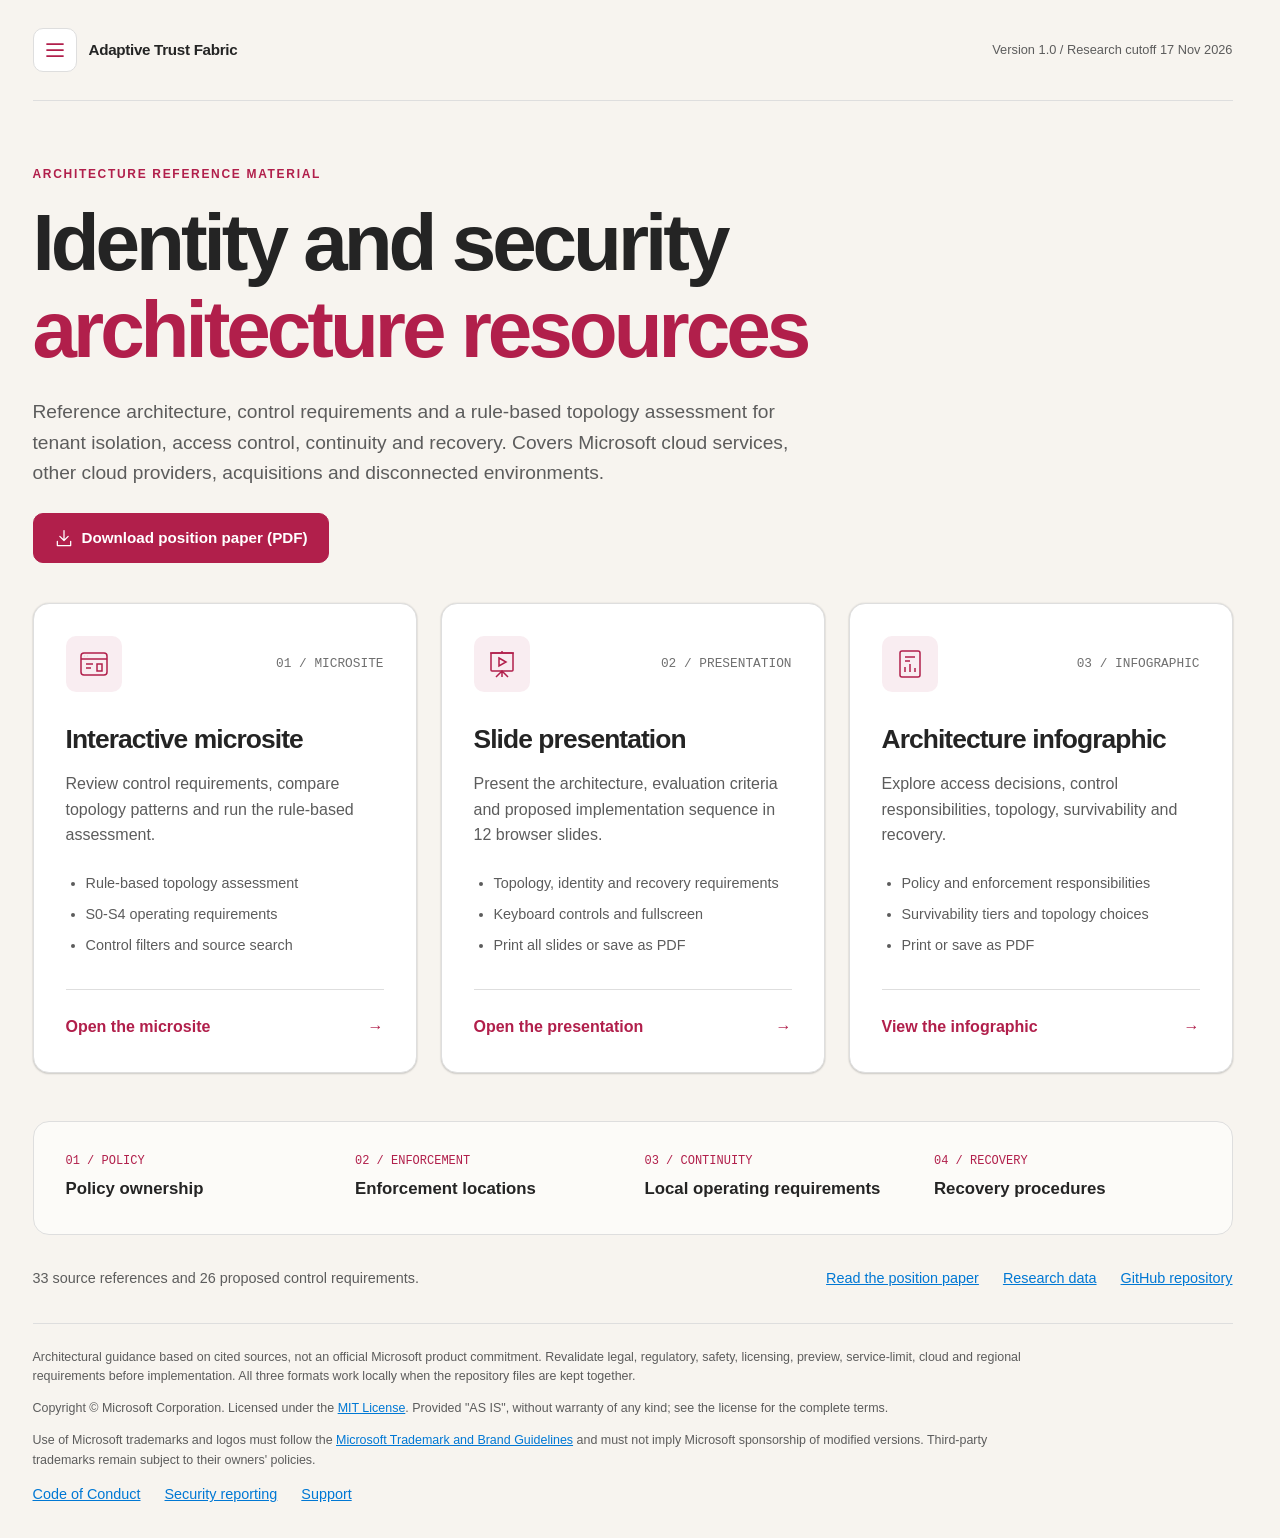
==== commit cd68b351: "Focus infographic on trust architecture Co-authored-by: Copilot <223556219+Copilot@users.noreply.git" ====
--- a/index.html
+++ b/index.html
@@ -279,10 +279,10 @@
           <span class="format-number">03 / INFOGRAPHIC</span>
         </div>
         <h2 id="infographic-title">Architecture infographic</h2>
-        <p>Review the control responsibilities, topology patterns, documented limitations and repository files.</p>
+        <p>Explore access decisions, control responsibilities, topology, survivability and recovery.</p>
         <ul>
           <li>Policy and enforcement responsibilities</li>
-          <li>Survivability tiers and topology references</li>
+          <li>Survivability tiers and topology choices</li>
           <li>Print or save as PDF</li>
         </ul>
         <span class="card-action">View the infographic <span aria-hidden="true">&rarr;</span></span>
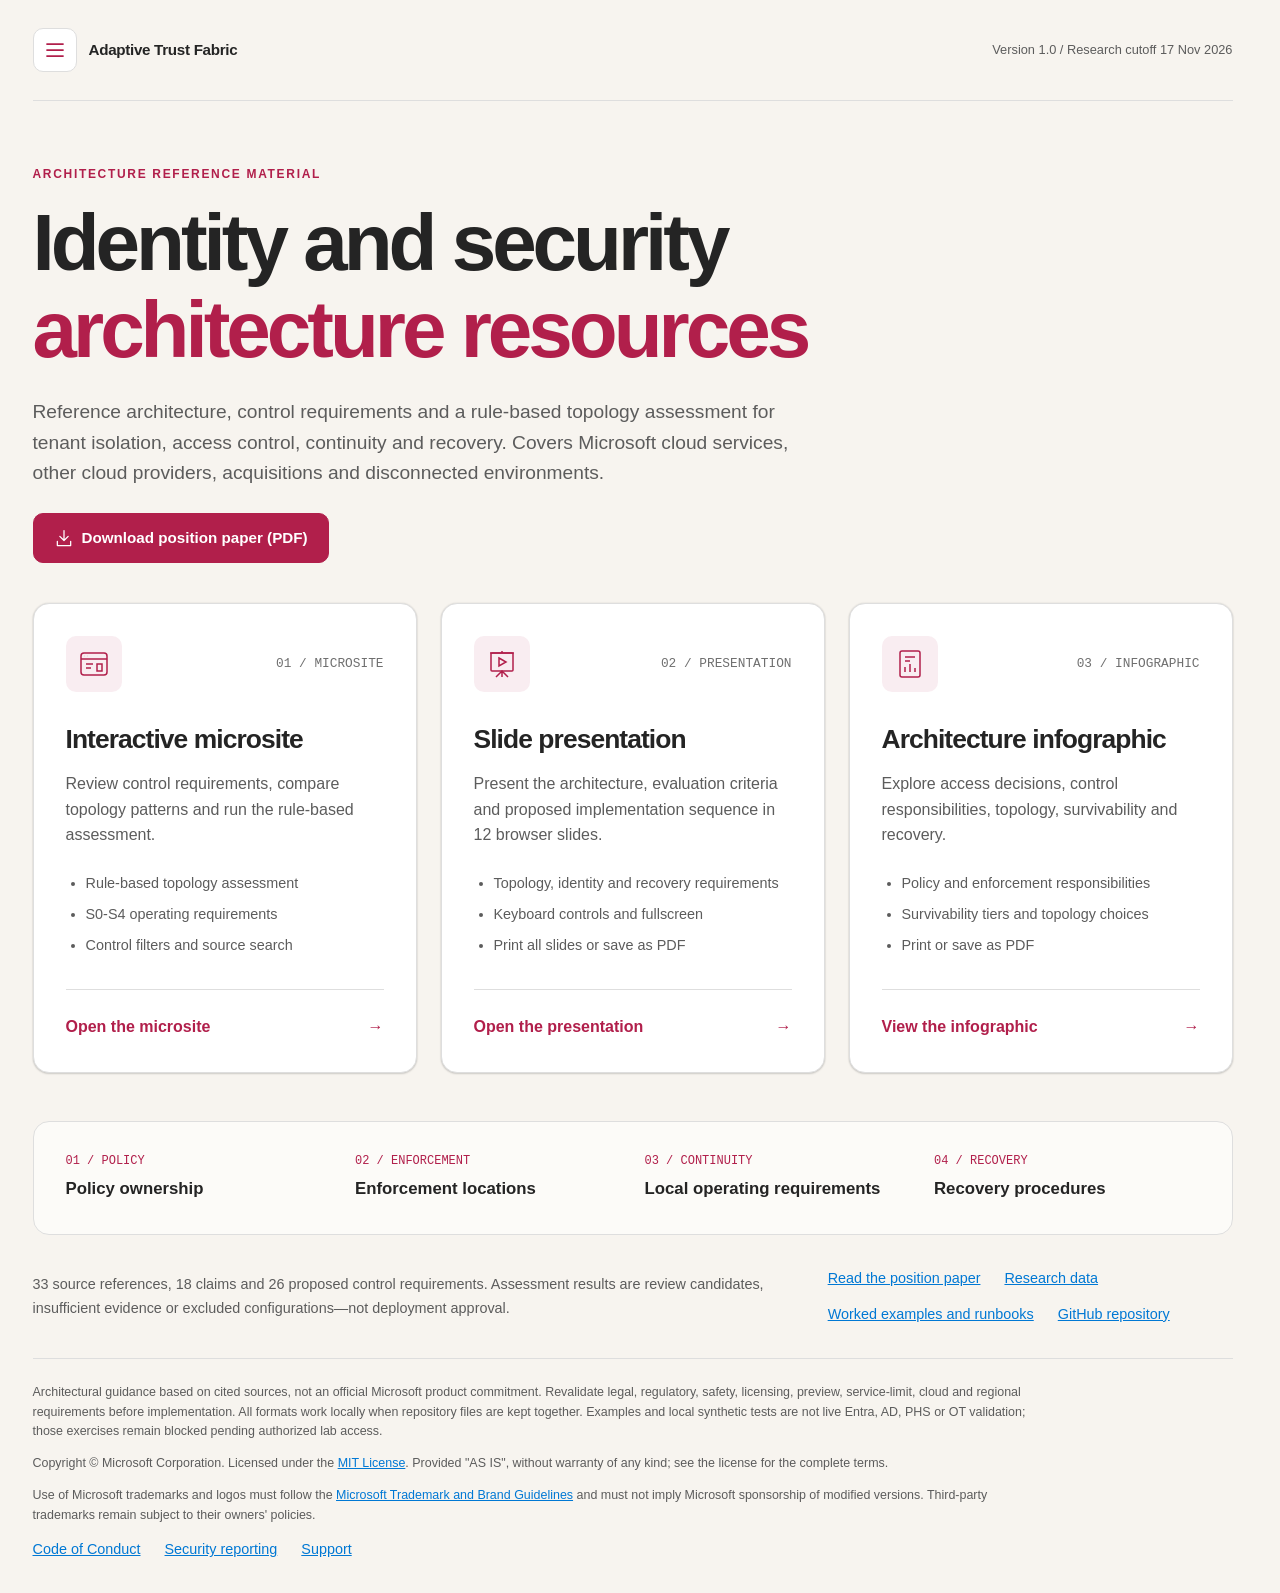
==== commit bdd15958: "Strengthen trust assessment and reference validation Add evidence-qualified assessments, control gui" ====
--- a/index.html
+++ b/index.html
@@ -297,17 +297,18 @@
     </section>
 
     <section class="supporting" aria-label="Supporting material">
-      <p>33 source references and 26 proposed control requirements.</p>
+      <p>33 source references, 18 claims and 26 proposed control requirements. Assessment results are review candidates, insufficient evidence or excluded configurations—not deployment approval.</p>
       <div class="supporting-links">
         <a href="position-paper/Adaptive-Trust-Fabric-Position-Paper.pdf">Read the position paper</a>
         <a href="adaptive-trust-fabric-microsite/data/research.json">Research data</a>
+        <a href="reference-validation/index.html">Worked examples and runbooks</a>
         <a href="https://github.com/chadhage/adaptive-trust-fabric">GitHub repository</a>
       </div>
     </section>
   </main>
 
   <footer class="site-footer shell">
-    <p>Architectural guidance based on cited sources, not an official Microsoft product commitment. Revalidate legal, regulatory, safety, licensing, preview, service-limit, cloud and regional requirements before implementation. All three formats work locally when the repository files are kept together.</p>
+    <p>Architectural guidance based on cited sources, not an official Microsoft product commitment. Revalidate legal, regulatory, safety, licensing, preview, service-limit, cloud and regional requirements before implementation. All formats work locally when repository files are kept together. Examples and local synthetic tests are not live Entra, AD, PHS or OT validation; those exercises remain blocked pending authorized lab access.</p>
     <p>Copyright &copy; Microsoft Corporation. Licensed under the <a href="LICENSE">MIT License</a>. Provided "AS IS", without warranty of any kind; see the license for the complete terms.</p>
     <p>Use of Microsoft trademarks and logos must follow the <a href="https://www.microsoft.com/en-us/legal/intellectualproperty/trademarks">Microsoft Trademark and Brand Guidelines</a> and must not imply Microsoft sponsorship of modified versions. Third-party trademarks remain subject to their owners' policies.</p>
     <p class="supporting-links">
